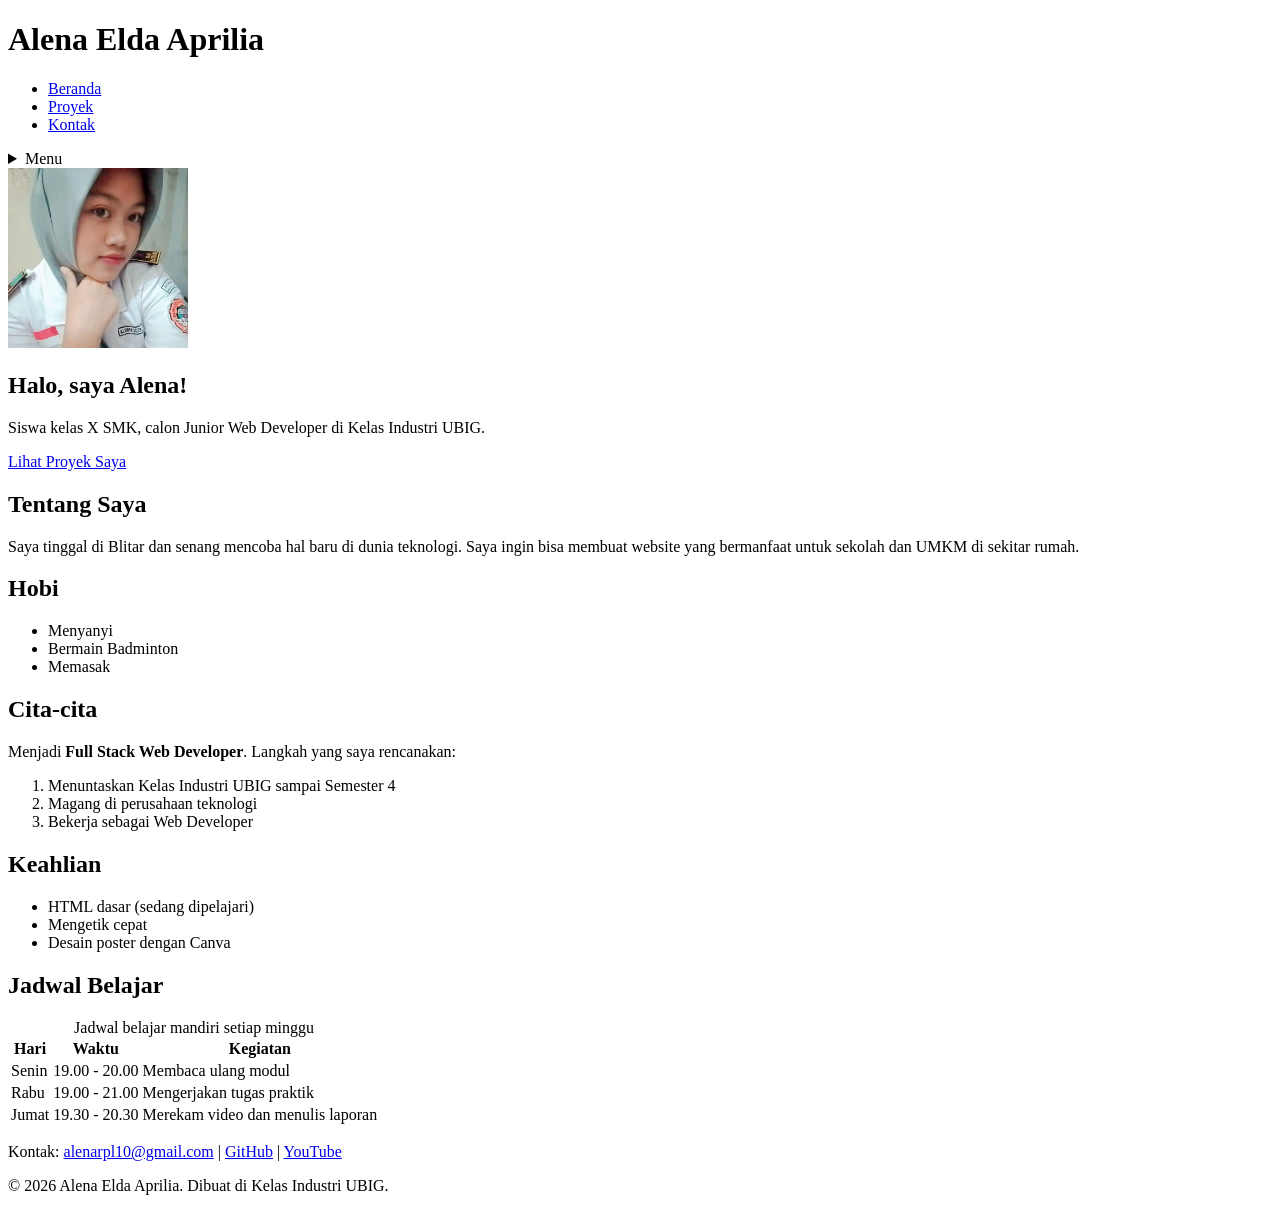
==== index.html @ a68e1122 "Memperbaiki kesalahan" ====
<!DOCTYPE html>
<html lang="id">
<head>
  <meta charset="UTF-8">
  <meta name="viewport" content="width=device-width, initial-scale=1.0">
  <title>Alena Elda Aprilia | Beranda</title>
  <link rel="preconnect" href="https://fonts.googleapis.com">
  <link rel="preconnect" href="https://fonts.gstatic.com" crossorigin>
  <link href="https://fonts.googleapis.com/css2?family=Inter:wght@400;600&family=Poppins:wght@600;700&display=swap" rel="stylesheet">
  <link rel="stylesheet" href="css/style.css">
</head>
<body>
  <header>
    <div class="container navbar">
      <h1>Alena Elda Aprilia</h1>
      <nav class="menu-laptop">
        <ul>
          <li><a href="index.html">Beranda</a></li>
          <li><a href="proyek.html">Proyek</a></li>
          <li><a href="kontak.html">Kontak</a></li>
        </ul>
      </nav>
      <!-- Tantangan: menu ponsel yang bisa dibuka-tutup -->
      <details class="menu-ponsel">
        <summary>Menu</summary>
        <nav>
          <ul>
            <li><a href="index.html">Beranda</a></li>
            <li><a href="proyek.html">Proyek</a></li>
            <li><a href="kontak.html">Kontak</a></li>
          </ul>
        </nav>
      </details>
    </div>
  </header>

  <main>
    <div class="container">
      <section class="hero">
        <img src="img/foto ptofil.jpg" alt="Foto profil Alena Elda Aprilia" width="180">
        <div>
          <h2>Halo, saya Alena!</h2>
          <p>Siswa kelas X SMK, calon Junior Web Developer di Kelas Industri UBIG.</p>
          <a href="proyek.html" class="tombol">Lihat Proyek Saya</a>
        </div>
      </section>

      <section class="kartu">
        <h2>Tentang Saya</h2>
        <p>Saya tinggal di Blitar dan senang mencoba hal baru di dunia teknologi. Saya ingin bisa membuat website yang bermanfaat untuk sekolah dan UMKM di sekitar rumah.</p>
      </section>

      <div class="daftar-kartu">
        <section class="kartu">
          <h2>Hobi</h2>
          <ul>
            <li>Menyanyi</li>
            <li>Bermain Badminton</li>
            <li>Memasak</li>
          </ul>
        </section>

        <section class="kartu">
          <h2>Cita-cita</h2>
          <p>Menjadi <strong>Full Stack Web Developer</strong>. Langkah yang saya rencanakan:</p>
          <ol>
            <li>Menuntaskan Kelas Industri UBIG sampai Semester 4</li>
            <li>Magang di perusahaan teknologi</li>
            <li>Bekerja sebagai Web Developer</li>
          </ol>
        </section>

        <section class="kartu">
          <h2>Keahlian</h2>
          <ul>
            <li>HTML dasar (sedang dipelajari)</li>
            <li>Mengetik cepat</li>
            <li>Desain poster dengan Canva</li>
          </ul>
        </section>
      </div>

      <section class="kartu">
        <h2>Jadwal Belajar</h2>
        <table>
          <caption>Jadwal belajar mandiri setiap minggu</caption>
          <thead>
            <tr>
              <th>Hari</th>
              <th>Waktu</th>
              <th>Kegiatan</th>
            </tr>
          </thead>
          <tbody>
            <tr>
              <td>Senin</td>
              <td>19.00 - 20.00</td>
              <td>Membaca ulang modul</td>
            </tr>
            <tr>
              <td>Rabu</td>
              <td>19.00 - 21.00</td>
              <td>Mengerjakan tugas praktik</td>
            </tr>
            <tr>
              <td>Jumat</td>
              <td>19.30 - 20.30</td>
              <td>Merekam video dan menulis laporan</td>
            </tr>
          </tbody>
        </table>
      </section>
    </div>
  </main>

  <footer>
    <p>Kontak: <a href="alenarpl10@gmail.com">alenarpl10@gmail.com</a> |
      <a href="https://github.com/eldaaprilia07-oss" target="_blank">GitHub</a> |
      <a href="https://www.youtube.com/@allenaell_prl" target="_blank">YouTube</a></p>
    <p>&copy; 2026 Alena Elda Aprilia. Dibuat di Kelas Industri UBIG.</p>
  </footer>
</body>
</html>
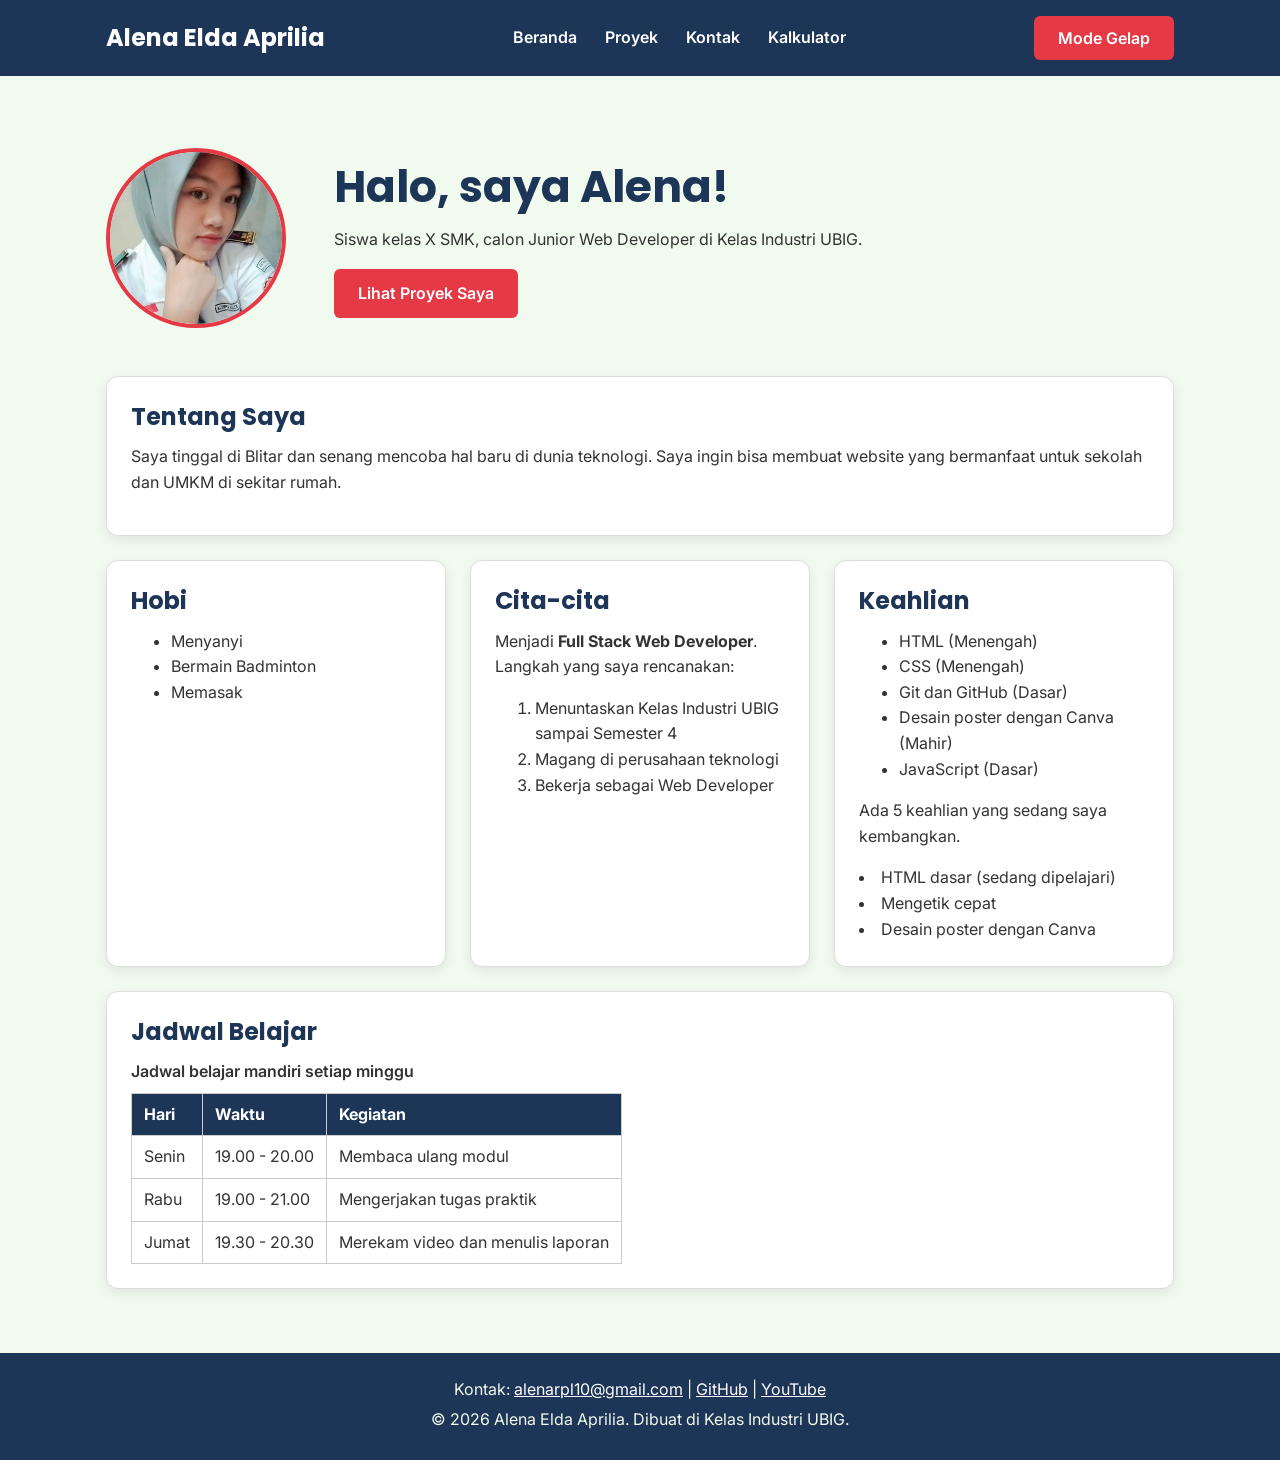
==== commit 92a7bd8e: "feat: menambah kan proyek baru" ====
--- a/index.html
+++ b/index.html
@@ -8,6 +8,10 @@
   <link rel="preconnect" href="https://fonts.gstatic.com" crossorigin>
   <link href="https://fonts.googleapis.com/css2?family=Inter:wght@400;600&family=Poppins:wght@600;700&display=swap" rel="stylesheet">
   <link rel="stylesheet" href="css/style.css">
+  <script src="main.js" defer></script>
+  <script src="js/latihan.js" defer></script>
+  <script src="js/logika.js" defer></script>
+  
 </head>
 <body>
   <header>
@@ -18,8 +22,13 @@
           <li><a href="index.html">Beranda</a></li>
           <li><a href="proyek.html">Proyek</a></li>
           <li><a href="kontak.html">Kontak</a></li>
+          <li><a href="kalkulator.html">Kalkulator</a></li>
         </ul>
       </nav>
+
+      <button id="tombol-tema" type="button">Mode Gelap</button>
+
+      
       <!-- Tantangan: menu ponsel yang bisa dibuka-tutup -->
       <details class="menu-ponsel">
         <summary>Menu</summary>
@@ -28,6 +37,7 @@
             <li><a href="index.html">Beranda</a></li>
             <li><a href="proyek.html">Proyek</a></li>
             <li><a href="kontak.html">Kontak</a></li>
+            <li><a href="kalkulator.html">Kalkulator</a></li>
           </ul>
         </nav>
       </details>
@@ -72,7 +82,8 @@
 
         <section class="kartu">
           <h2>Keahlian</h2>
-          <ul>
+          <ul id="daftar-skill"></ul>
+          <p id="jumlah-skill"></p>
             <li>HTML dasar (sedang dipelajari)</li>
             <li>Mengetik cepat</li>
             <li>Desain poster dengan Canva</li>
--- a/css/style.css
+++ b/css/style.css
@@ -0,0 +1,348 @@
+/* Variabel warna tema terang */
+:root {
+  --warna-utama: #1D3557;
+  --warna-judul: #1D3557;
+  --warna-aksen: #E63946;
+  --warna-tautan: #E63946;
+  --warna-latar: #F1FAEE;
+  --warna-teks: #333333;
+  --warna-kartu: #FFFFFF;
+  --warna-garis: #DDDDDD;
+}
+
+/* Tema gelap */
+body.gelap {
+  --warna-utama: #0B1526;
+  --warna-judul: #A8DADC;
+  --warna-tautan: #FF8A8A;
+  --warna-latar: #121A24;
+  --warna-teks: #E3E8EE;
+  --warna-kartu: #1C2836;
+  --warna-garis: #34465A;
+}
+/* Gaya portofolio Alena Elda Aprilia
+   Palet: #1D3557 (utama), #E63946 (aksen), #F1FAEE (latar)
+   Huruf: Poppins (judul), Inter (isi)
+   Tata letak: mobile first, titik ubah 768px (tablet) dan 1024px (laptop) */
+
+/* 1. Reset */
+* {
+  box-sizing: border-box;
+  margin: 0;
+}
+
+img {
+  max-width: 100%;
+  height: auto;
+}
+
+/* 2. Dasar halaman: warna dan huruf */
+body {
+  font-family: "Inter", Arial, sans-serif;
+  font-size: 1rem;
+  line-height: 1.6;
+  color: #333333;
+  background-color: #F1FAEE;
+}
+
+h1, h2, h3 {
+  font-family: "Poppins", Arial, sans-serif;
+  color: #1D3557;
+  line-height: 1.3;
+}
+
+h2 {
+  margin-bottom: 0.75rem;
+}
+
+p, ul, ol {
+  margin-bottom: 1rem;
+}
+
+a {
+  color: #E63946;
+}
+
+/* 3. Wadah, header, dan menu */
+.container {
+  max-width: 1100px;
+  margin: 0 auto;
+  padding: 0 1rem;
+}
+
+header {
+  background-color: #1D3557;
+  color: #FFFFFF;
+  padding: 1rem 0;
+}
+
+header h1 {
+  color: #FFFFFF;
+  font-size: 1.5rem;
+}
+
+.navbar {
+  display: flex;
+  flex-wrap: wrap;
+  justify-content: space-between;
+  align-items: center;
+  gap: 0.5rem;
+}
+
+nav ul {
+  display: flex;
+  gap: 0.25rem;
+  padding: 0;
+  margin: 0;
+  list-style: none;
+}
+
+nav a {
+  display: inline-block;
+  padding: 0.5rem 0.75rem;
+  border-radius: 6px;
+  color: #FFFFFF;
+  font-weight: 600;
+  text-decoration: none;
+}
+
+/* Tantangan: menu ponsel buka-tutup dengan details */
+.menu-laptop {
+  display: none;
+}
+
+.menu-ponsel summary {
+  padding: 0.5rem 0.75rem;
+  border: 1px solid #FFFFFF;
+  border-radius: 6px;
+  font-weight: 600;
+  cursor: pointer;
+}
+
+.menu-ponsel ul {
+  flex-direction: column;
+  margin-top: 0.5rem;
+}
+
+/* 4. Isi utama, hero, dan kartu */
+main {
+  padding: 1.5rem 0;
+}
+
+.hero {
+  display: flex;
+  flex-direction: column;
+  align-items: center;
+  gap: 1.5rem;
+  padding: 1rem 0 2rem;
+  text-align: center;
+}
+
+.hero img {
+  border: 4px solid #E63946;
+  border-radius: 50%;
+}
+
+.hero h2 {
+  font-size: 2rem;
+}
+
+.tombol {
+  display: inline-block;
+  padding: 0.75rem 1.5rem;
+  border-radius: 6px;
+  background-color: #E63946;
+  color: #FFFFFF;
+  font-weight: 600;
+  text-decoration: none;
+}
+
+.kartu {
+  background-color: #FFFFFF;
+  padding: 1rem;
+  margin-bottom: 1.5rem;
+  border: 1px solid #DDDDDD;
+  border-radius: 12px;
+  box-shadow: 0 4px 12px rgba(0, 0, 0, 0.08);
+}
+
+.daftar-kartu {
+  display: flex;
+  flex-wrap: wrap;
+  gap: 1.5rem;
+  margin-bottom: 1.5rem;
+}
+
+.daftar-kartu .kartu {
+  flex: 1 1 280px;
+  margin-bottom: 0;
+}
+
+article img {
+  border-radius: 8px;
+  border: 1px solid #DDDDDD;
+}
+
+/* 5. Tabel */
+table {
+  border-collapse: collapse;
+}
+
+caption {
+  font-weight: 600;
+  text-align: left;
+  margin-bottom: 0.5rem;
+}
+
+th, td {
+  border: 1px solid #CCCCCC;
+  padding: 0.5rem 0.75rem;
+  text-align: left;
+}
+
+th {
+  background-color: #1D3557;
+  color: #FFFFFF;
+}
+
+/* 6. Form */
+label {
+  font-weight: 600;
+}
+
+input, select, textarea {
+  width: 100%;
+  max-width: 22rem;
+  padding: 0.6rem;
+  margin-top: 0.25rem;
+  border: 1px solid #CCCCCC;
+  border-radius: 6px;
+  font-family: inherit;
+  font-size: 1rem;
+}
+
+button {
+  padding: 0.75rem 1.5rem;
+  border: none;
+  border-radius: 6px;
+  background-color: #E63946;
+  color: #FFFFFF;
+  font-family: inherit;
+  font-size: 1rem;
+  font-weight: 600;
+  cursor: pointer;
+}
+
+/* 7. Footer */
+footer {
+  background-color: #1D3557;
+  color: #F1FAEE;
+  text-align: center;
+  padding: 1.5rem;
+}
+
+footer p {
+  margin-bottom: 0.25rem;
+}
+
+footer a {
+  color: #FFFFFF;
+}
+
+/* 8. Tablet: lebar layar 768px ke atas */
+@media (min-width: 768px) {
+  .menu-laptop {
+    display: block;
+  }
+
+  .menu-ponsel {
+    display: none;
+  }
+
+  .hero {
+    flex-direction: row;
+    padding: 2rem 0 3rem;
+    text-align: left;
+  }
+
+  .kartu {
+    padding: 1.5rem;
+  }
+}
+
+/* 9. Laptop: lebar layar 1024px ke atas */
+@media (min-width: 1024px) {
+  main {
+    padding: 2.5rem 0;
+  }
+
+  .hero {
+    gap: 3rem;
+  }
+
+  .hero h2 {
+    font-size: 2.75rem;
+  }
+}
+/* MODE GELAP */
+body.gelap {
+  background-color: #121A24;
+  color: #E3E8EE;
+}
+
+body.gelap header,
+body.gelap footer {
+  background-color: #0B1526;
+  color: #FFFFFF;
+}
+
+body.gelap .kartu,
+body.gelap section,
+body.gelap article {
+  background-color: #1C2836;
+  color: #E3E8EE;
+  border-color: #34465A;
+}
+
+body.gelap h1,
+body.gelap h2,
+body.gelap h3,
+body.gelap p,
+body.gelap li,
+body.gelap label {
+  color: #E3E8EE;
+}
+
+body.gelap a {
+  color: #FF8A8A;
+}
+
+body.gelap input,
+body.gelap textarea,
+body.gelap select {
+  background-color: #263547;
+  color: #FFFFFF;
+  border-color: #52657A;
+}
+.keterangan {
+  font-size: 0.875rem;
+}
+html,
+body {
+    min-height: 100%;
+    margin: 0;
+}
+
+body {
+    min-height: 100vh;
+    display: flex;
+    flex-direction: column;
+}
+
+main {
+    flex: 1;
+}
+
+footer {
+    margin-top: auto;
+}
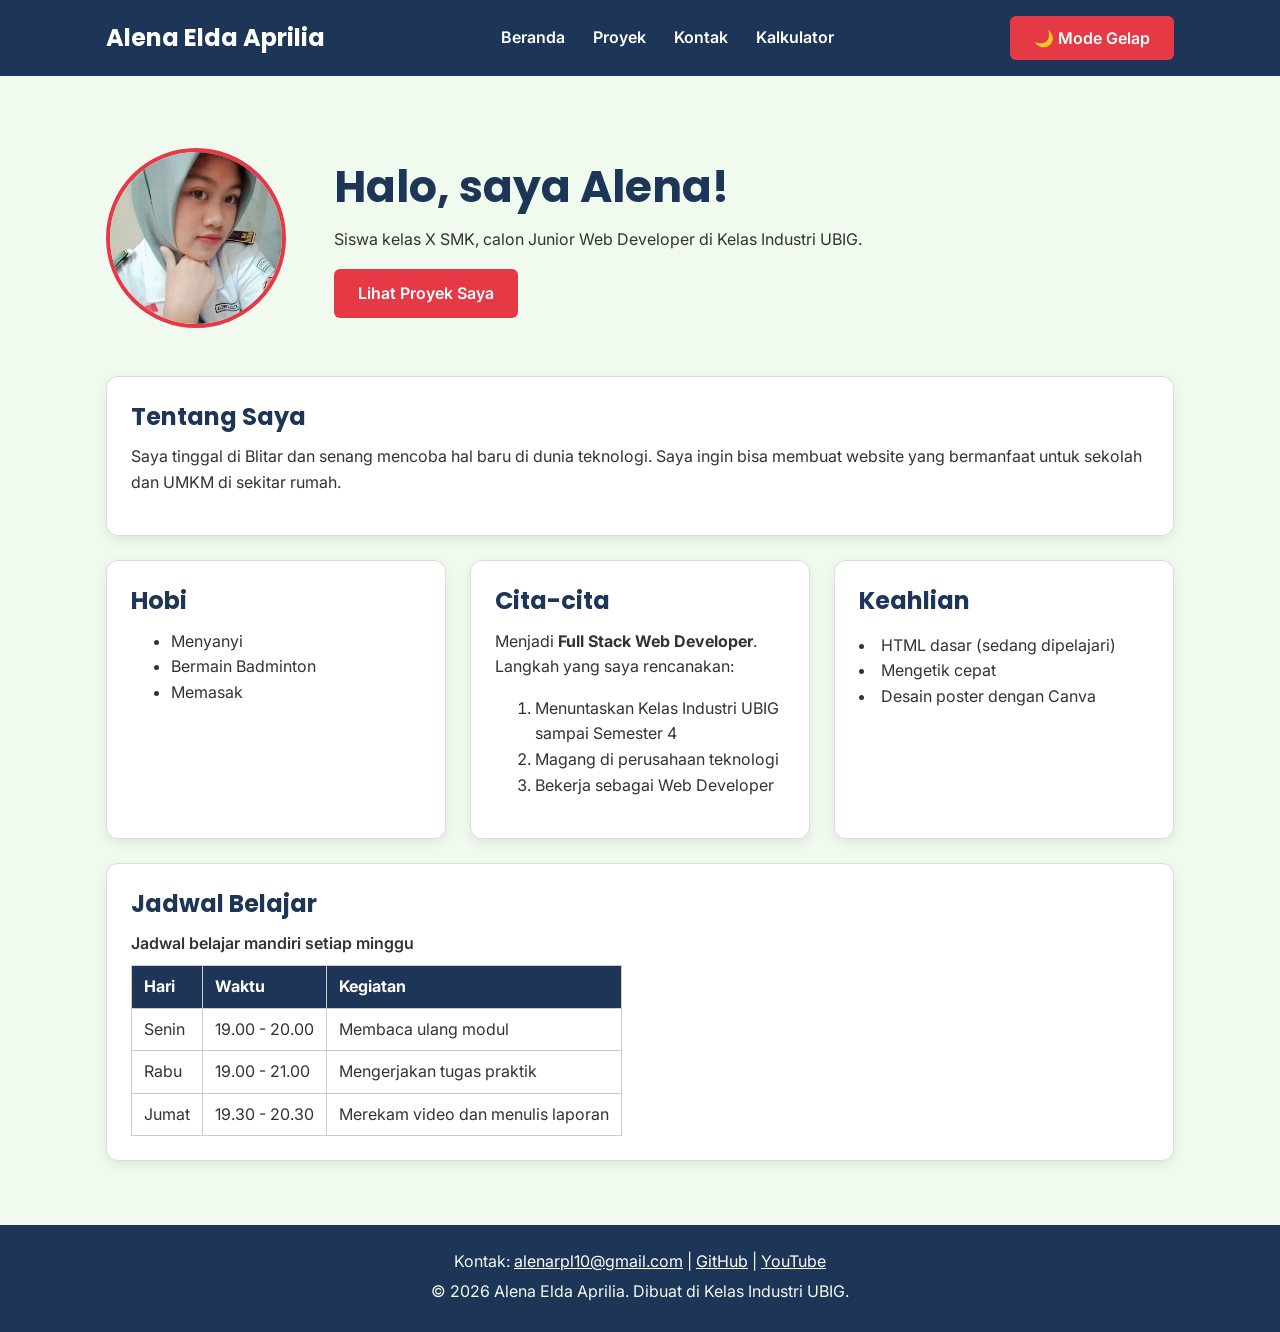
==== commit 36833adc: "feat : menambahkan kode sesuai mudul" ====
--- a/index.html
+++ b/index.html
@@ -8,9 +8,10 @@
   <link rel="preconnect" href="https://fonts.gstatic.com" crossorigin>
   <link href="https://fonts.googleapis.com/css2?family=Inter:wght@400;600&family=Poppins:wght@600;700&display=swap" rel="stylesheet">
   <link rel="stylesheet" href="css/style.css">
-  <script src="main.js" defer></script>
+  <script src="js/main.js" defer></script>
   <script src="js/latihan.js" defer></script>
   <script src="js/logika.js" defer></script>
+  <script src="js/kalkulator.js" defer></script>
   
 </head>
 <body>
@@ -26,8 +27,7 @@
         </ul>
       </nav>
 
-      <button id="tombol-tema" type="button">Mode Gelap</button>
-
+      <button id="tombolTema">🌙 Mode Gelap</button>
       
       <!-- Tantangan: menu ponsel yang bisa dibuka-tutup -->
       <details class="menu-ponsel">
--- a/css/style.css
+++ b/css/style.css
@@ -1,25 +1,4 @@
-/* Variabel warna tema terang */
-:root {
-  --warna-utama: #1D3557;
-  --warna-judul: #1D3557;
-  --warna-aksen: #E63946;
-  --warna-tautan: #E63946;
-  --warna-latar: #F1FAEE;
-  --warna-teks: #333333;
-  --warna-kartu: #FFFFFF;
-  --warna-garis: #DDDDDD;
-}
-
-/* Tema gelap */
-body.gelap {
-  --warna-utama: #0B1526;
-  --warna-judul: #A8DADC;
-  --warna-tautan: #FF8A8A;
-  --warna-latar: #121A24;
-  --warna-teks: #E3E8EE;
-  --warna-kartu: #1C2836;
-  --warna-garis: #34465A;
-}
+
 /* Gaya portofolio Alena Elda Aprilia
    Palet: #1D3557 (utama), #E63946 (aksen), #F1FAEE (latar)
    Huruf: Poppins (judul), Inter (isi)
@@ -345,4 +324,99 @@
 
 footer {
     margin-top: auto;
-}+}
+body.gelap {
+    background-color: #121212;
+    color: white;
+}
+
+body.gelap main {
+    background-color: #1e1e1e;
+}
+
+body.gelap .kartu {
+    background-color: #2c2c2c;
+    color: white;
+}
+
+/* MODE GELAP */
+body.gelap {
+  background-color: #121212;
+  color: #ffffff;
+}
+
+/* Header */
+body.gelap header {
+  background-color: #1e1e1e;
+  color: white;
+}
+
+/* Navigasi */
+body.gelap nav {
+  background-color: #252525;
+}
+
+body.gelap nav a {
+  color: white;
+}
+
+/* Bagian utama */
+body.gelap main,
+body.gelap section {
+  background-color: #121212;
+  color: white;
+}
+
+/* Kartu */
+body.gelap .card,
+body.gelap .profil,
+body.gelap .kontak {
+  background-color: #1e1e1e;
+  color: white;
+}
+
+/* Footer */
+body.gelap footer {
+  background-color: #1e1e1e;
+  color: white;
+}
+
+/* Input dan textarea */
+body.gelap input,
+body.gelap textarea {
+  background-color: #252525;
+  color: white;
+  border: 1px solid #666;
+}
+
+/* Tombol */
+body.gelap button {
+  cursor: pointer;
+}
+
+body {
+  transition: background-color 0.3s, color 0.3s;
+}
+
+body.gelap {
+  background-color: #121212 !important;
+  color: white !important;
+}
+
+body.gelap header,
+body.gelap nav,
+body.gelap footer,
+body.gelap section,
+body.gelap main {
+  background-color: #1e1e1e;
+  color: white;
+}
+
+body.gelap h1,
+body.gelap h2,
+body.gelap h3,
+body.gelap p,
+body.gelap li,
+body.gelap a {
+  color: white;
+}
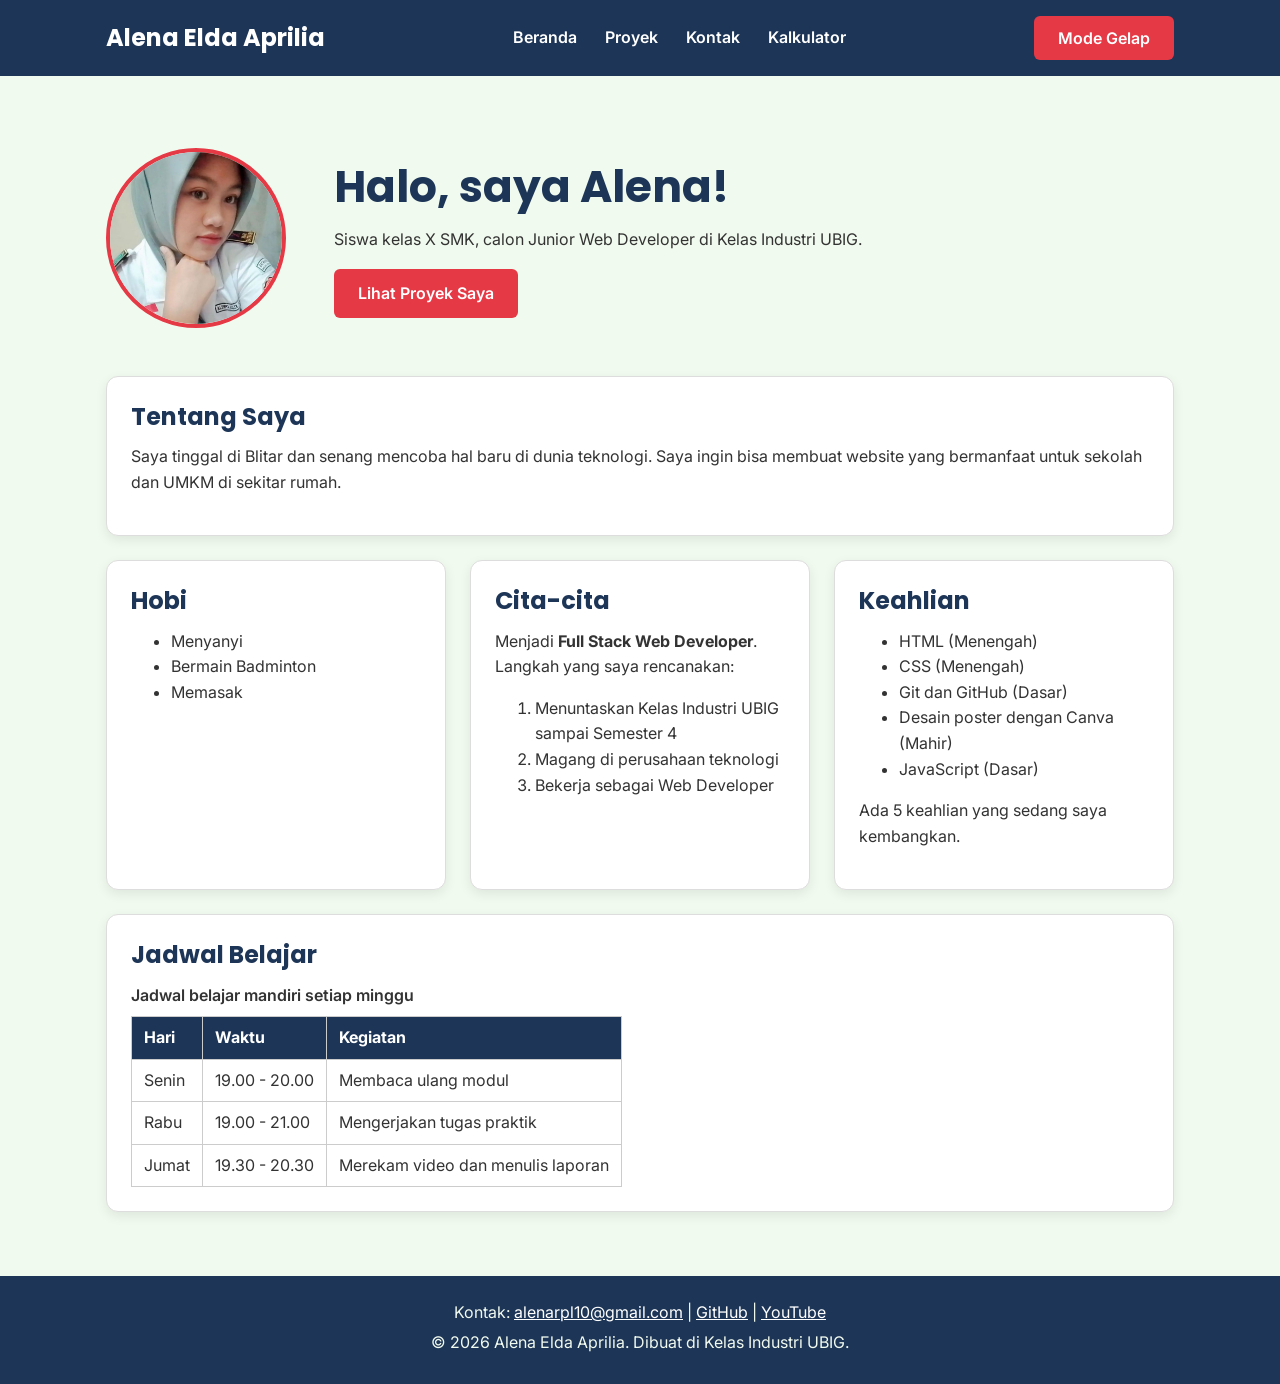
==== commit 007c7a12: "feat: tambah keahlian dinamis, mode gelap, dan filter proyek" ====
--- a/index.html
+++ b/index.html
@@ -1,19 +1,22 @@
 <!DOCTYPE html>
 <html lang="id">
+
 <head>
   <meta charset="UTF-8">
   <meta name="viewport" content="width=device-width, initial-scale=1.0">
   <title>Alena Elda Aprilia | Beranda</title>
   <link rel="preconnect" href="https://fonts.googleapis.com">
   <link rel="preconnect" href="https://fonts.gstatic.com" crossorigin>
-  <link href="https://fonts.googleapis.com/css2?family=Inter:wght@400;600&family=Poppins:wght@600;700&display=swap" rel="stylesheet">
+  <link href="https://fonts.googleapis.com/css2?family=Inter:wght@400;600&family=Poppins:wght@600;700&display=swap"
+    rel="stylesheet">
   <link rel="stylesheet" href="css/style.css">
   <script src="js/main.js" defer></script>
   <script src="js/latihan.js" defer></script>
   <script src="js/logika.js" defer></script>
   <script src="js/kalkulator.js" defer></script>
-  
+
 </head>
+
 <body>
   <header>
     <div class="container navbar">
@@ -27,8 +30,8 @@
         </ul>
       </nav>
 
-      <button id="tombolTema">🌙 Mode Gelap</button>
-      
+      <button id="tombolTema">Mode Gelap</button>
+
       <!-- Tantangan: menu ponsel yang bisa dibuka-tutup -->
       <details class="menu-ponsel">
         <summary>Menu</summary>
@@ -57,7 +60,8 @@
 
       <section class="kartu">
         <h2>Tentang Saya</h2>
-        <p>Saya tinggal di Blitar dan senang mencoba hal baru di dunia teknologi. Saya ingin bisa membuat website yang bermanfaat untuk sekolah dan UMKM di sekitar rumah.</p>
+        <p>Saya tinggal di Blitar dan senang mencoba hal baru di dunia teknologi. Saya ingin bisa membuat website yang
+          bermanfaat untuk sekolah dan UMKM di sekitar rumah.</p>
       </section>
 
       <div class="daftar-kartu">
@@ -84,9 +88,6 @@
           <h2>Keahlian</h2>
           <ul id="daftar-skill"></ul>
           <p id="jumlah-skill"></p>
-            <li>HTML dasar (sedang dipelajari)</li>
-            <li>Mengetik cepat</li>
-            <li>Desain poster dengan Canva</li>
           </ul>
         </section>
       </div>
@@ -127,8 +128,10 @@
   <footer>
     <p>Kontak: <a href="alenarpl10@gmail.com">alenarpl10@gmail.com</a> |
       <a href="https://github.com/eldaaprilia07-oss" target="_blank">GitHub</a> |
-      <a href="https://www.youtube.com/@allenaell_prl" target="_blank">YouTube</a></p>
+      <a href="https://www.youtube.com/@allenaell_prl" target="_blank">YouTube</a>
+    </p>
     <p>&copy; 2026 Alena Elda Aprilia. Dibuat di Kelas Industri UBIG.</p>
   </footer>
 </body>
-</html>
+
+</html>
--- a/css/style.css
+++ b/css/style.css
@@ -420,3 +420,93 @@
 body.gelap a {
   color: white;
 }
+/* MODE GELAP */
+body.mode-gelap {
+    background-color: #121212;
+    color: white;
+}
+
+/* Bagian header */
+body.mode-gelap header {
+    background-color: #111827;
+}
+
+/* Bagian kartu */
+body.mode-gelap .kartu {
+    background-color: #1f2937;
+    color: white;
+}
+
+/* Judul */
+body.mode-gelap h1,
+body.mode-gelap h2,
+body.mode-gelap h3 {
+    color: white;
+}
+
+/* Paragraf dan label */
+body.mode-gelap p,
+body.mode-gelap label {
+    color: #e5e7eb;
+}
+
+/* Kolom input */
+body.mode-gelap input {
+    background-color: #374151;
+    color: white;
+    border: 1px solid #6b7280;
+}
+
+/* Footer */
+body.mode-gelap footer {
+    background-color: #111827;
+    color: white;
+}
+/* Gambar menyesuaikan ukuran layar */
+img {
+    max-width: 100%;
+    height: auto;
+}
+
+/* Tampilan tablet dan HP */
+@media (max-width: 768px) {
+    .container {
+        width: 90%;
+    }
+
+    .navbar {
+        flex-direction: column;
+        align-items: flex-start;
+    }
+
+    .menu-laptop {
+        display: none;
+    }
+
+    .menu-ponsel {
+        display: block;
+    }
+
+    #daftar-proyek {
+        grid-template-columns: 1fr;
+    }
+
+    .kartu {
+        width: 100%;
+    }
+}
+
+/* Tampilan HP kecil */
+@media (max-width: 480px) {
+    h1 {
+        font-size: 22px;
+    }
+
+    h2 {
+        font-size: 20px;
+    }
+
+    button {
+        max-width: 100%;
+    }
+}
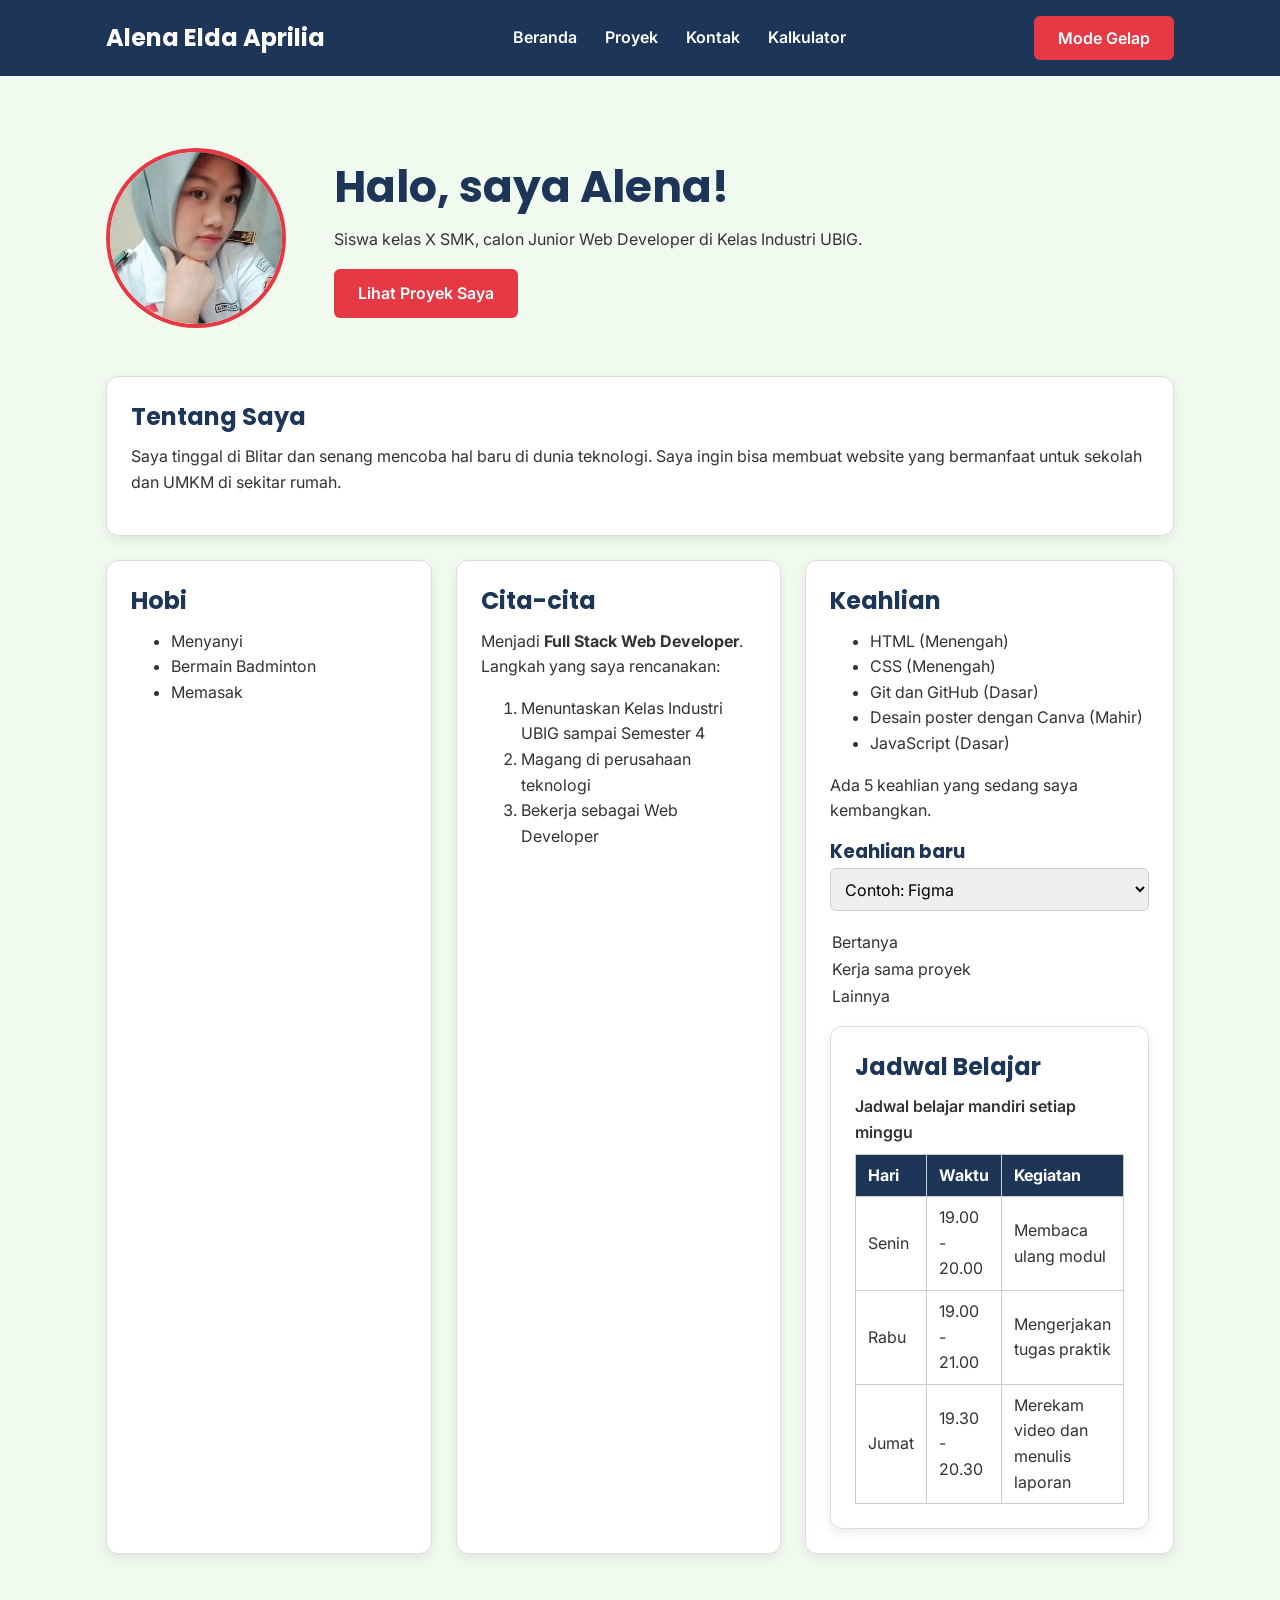
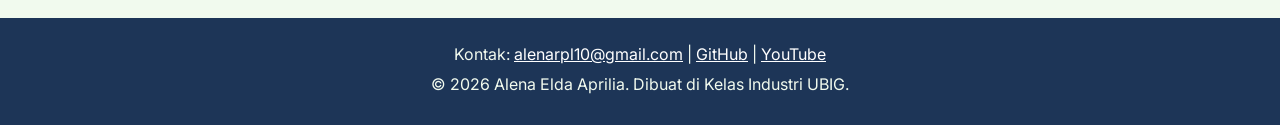
==== commit cbf8e2a0: "feat:uji praktik paket a tambah keahlian" ====
--- a/index.html
+++ b/index.html
@@ -88,8 +88,31 @@
           <h2>Keahlian</h2>
           <ul id="daftar-skill"></ul>
           <p id="jumlah-skill"></p>
-          </ul>
-        </section>
+          <div class="tambah-skill" id="skill-baru"
+          <strong><h3>Keahlian baru</h3> 
+          </strong>
+          <p>
+            
+            <select id="level-baru" name="level-baru" required>
+              <option value="">Contoh: Figma</option>
+              
+<section class="kartu">
+          <h2>Keahlian</h2>
+          <ul id="daftar-skill"></ul>
+          <p id="jumlah-skill"></p>
+          <div class="tambah-skill" id="skill-baru"
+          <strong><h3>Keahlian baru</h3> 
+          </strong>
+          <p>
+
+             <label for="keperluan">Keperluan</label><br>
+            <select id="keperluan" name="keperluan" required>
+              <option value=""><label for="Level"></label></option>
+              <option value="bertanya">Bertanya</option>
+              <option value="kerja-sama">Kerja sama proyek</option>
+              <option value="lainnya">Lainnya</option>
+            </select>
+          </p>
       </div>
 
       <section class="kartu">
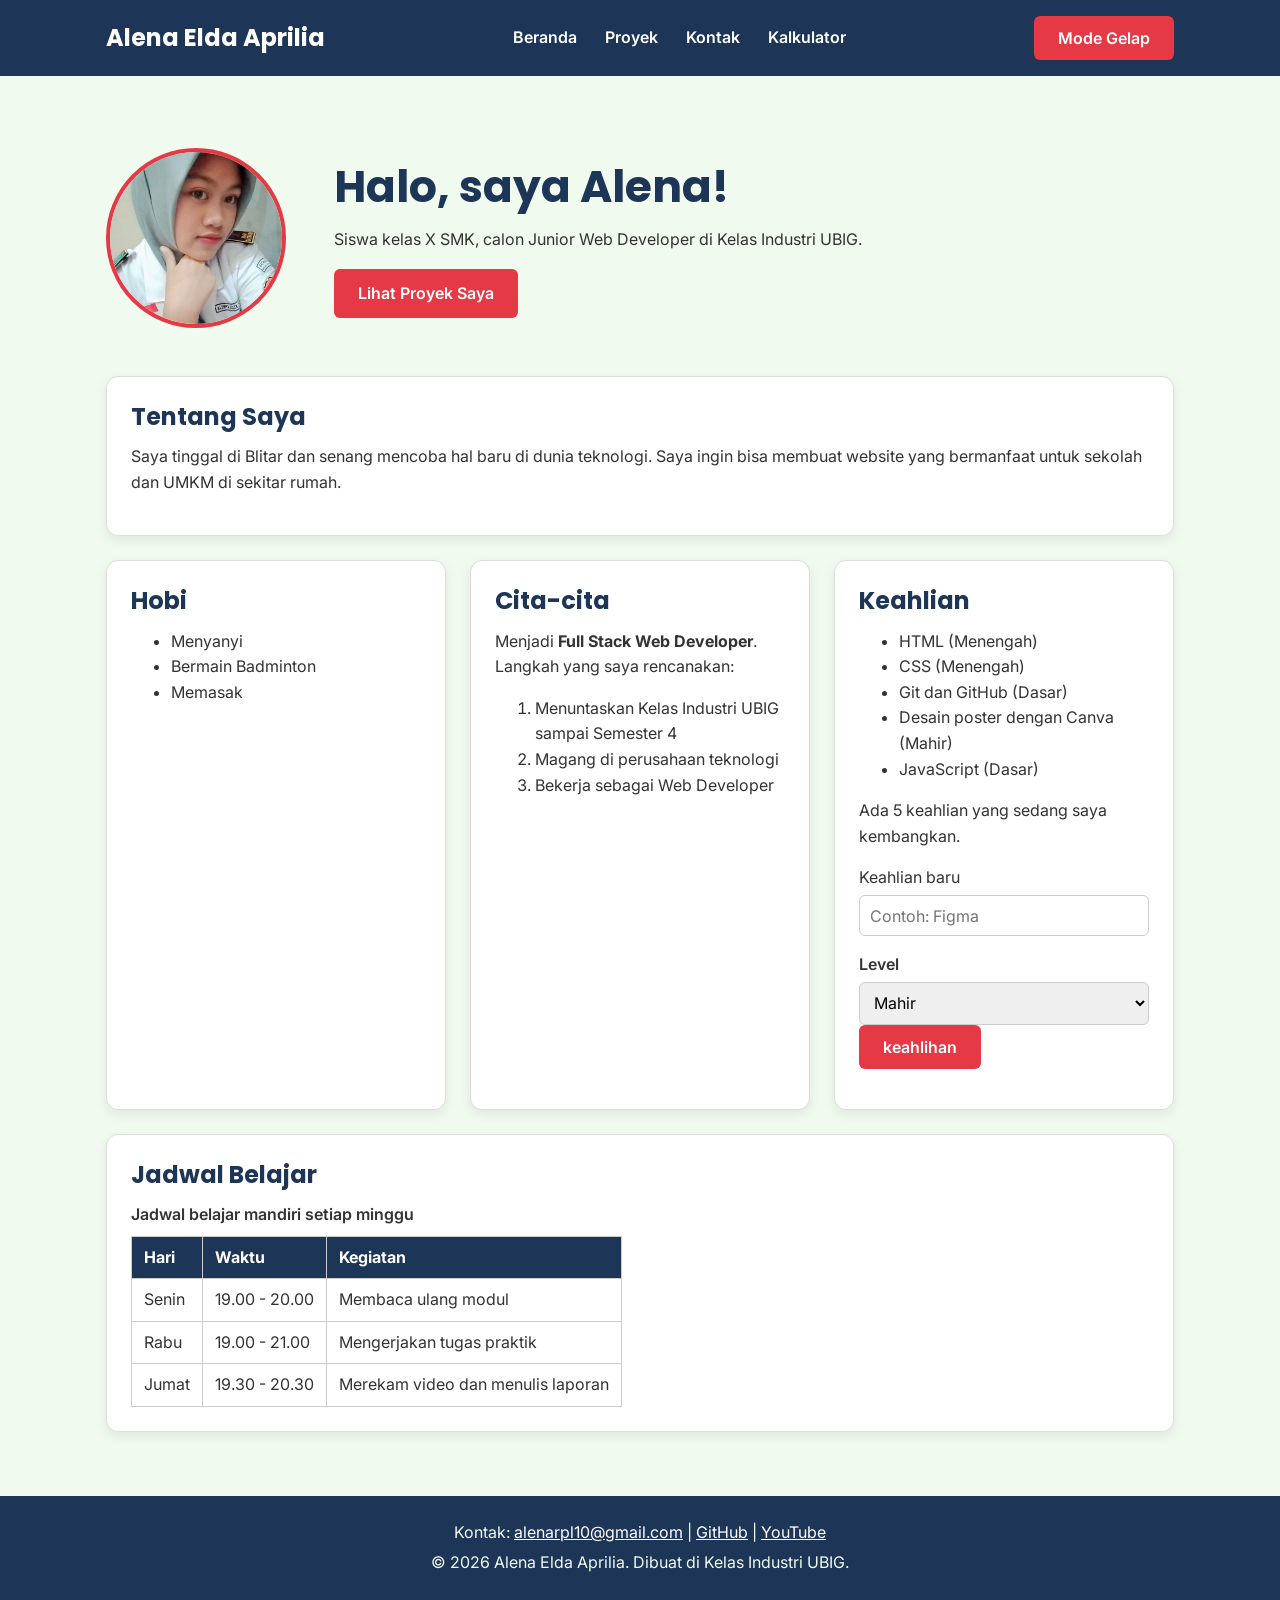
==== commit 9a0c8470: "feat: memperbaiki uji praktik paket A tambah keahlian" ====
--- a/index.html
+++ b/index.html
@@ -89,32 +89,20 @@
           <ul id="daftar-skill"></ul>
           <p id="jumlah-skill"></p>
           <div class="tambah-skill" id="skill-baru"
-          <strong><h3>Keahlian baru</h3> 
-          </strong>
+          <id id="keahlihan">Keahlian baru</label><br>
+            <input type="text" id="keahlihan" name="keahlihan" placeholder="Contoh: Figma" required>
+          </p>
           <p>
-            
-            <select id="level-baru" name="level-baru" required>
-              <option value="">Contoh: Figma</option>
-              
-<section class="kartu">
-          <h2>Keahlian</h2>
-          <ul id="daftar-skill"></ul>
-          <p id="jumlah-skill"></p>
-          <div class="tambah-skill" id="skill-baru"
-          <strong><h3>Keahlian baru</h3> 
-          </strong>
-          <p>
-
-             <label for="keperluan">Keperluan</label><br>
-            <select id="keperluan" name="keperluan" required>
-              <option value=""><label for="Level"></label></option>
-              <option value="bertanya">Bertanya</option>
-              <option value="kerja-sama">Kerja sama proyek</option>
-              <option value="lainnya">Lainnya</option>
+            <label id="Level">Level</label><br>
+            <select id="level Skill" name="keperluan" required>
+              <option value="Mahir">Mahir</option>
+              <option value="Menengah">menengah</option>
+              <option value="kerja-sama">Dasar</option>
             </select>
+            <button>keahlihan</button>
           </p>
+        </section>
       </div>
-
       <section class="kartu">
         <h2>Jadwal Belajar</h2>
         <table>
--- a/css/style.css
+++ b/css/style.css
@@ -509,4 +509,19 @@
     button {
         max-width: 100%;
     }
+}
+/* Tombol filter proyek */
+.filter-buttons {
+    display: grid;
+    grid-template-columns: repeat(2, 1fr);
+    gap: 10px;
+    width: 100%;
+}
+
+.filter-buttons button {
+    width: 100%;
+    padding: 12px 8px;
+    font-size: 16px;
+    box-sizing: border-box;
+    margin: 0;
 }
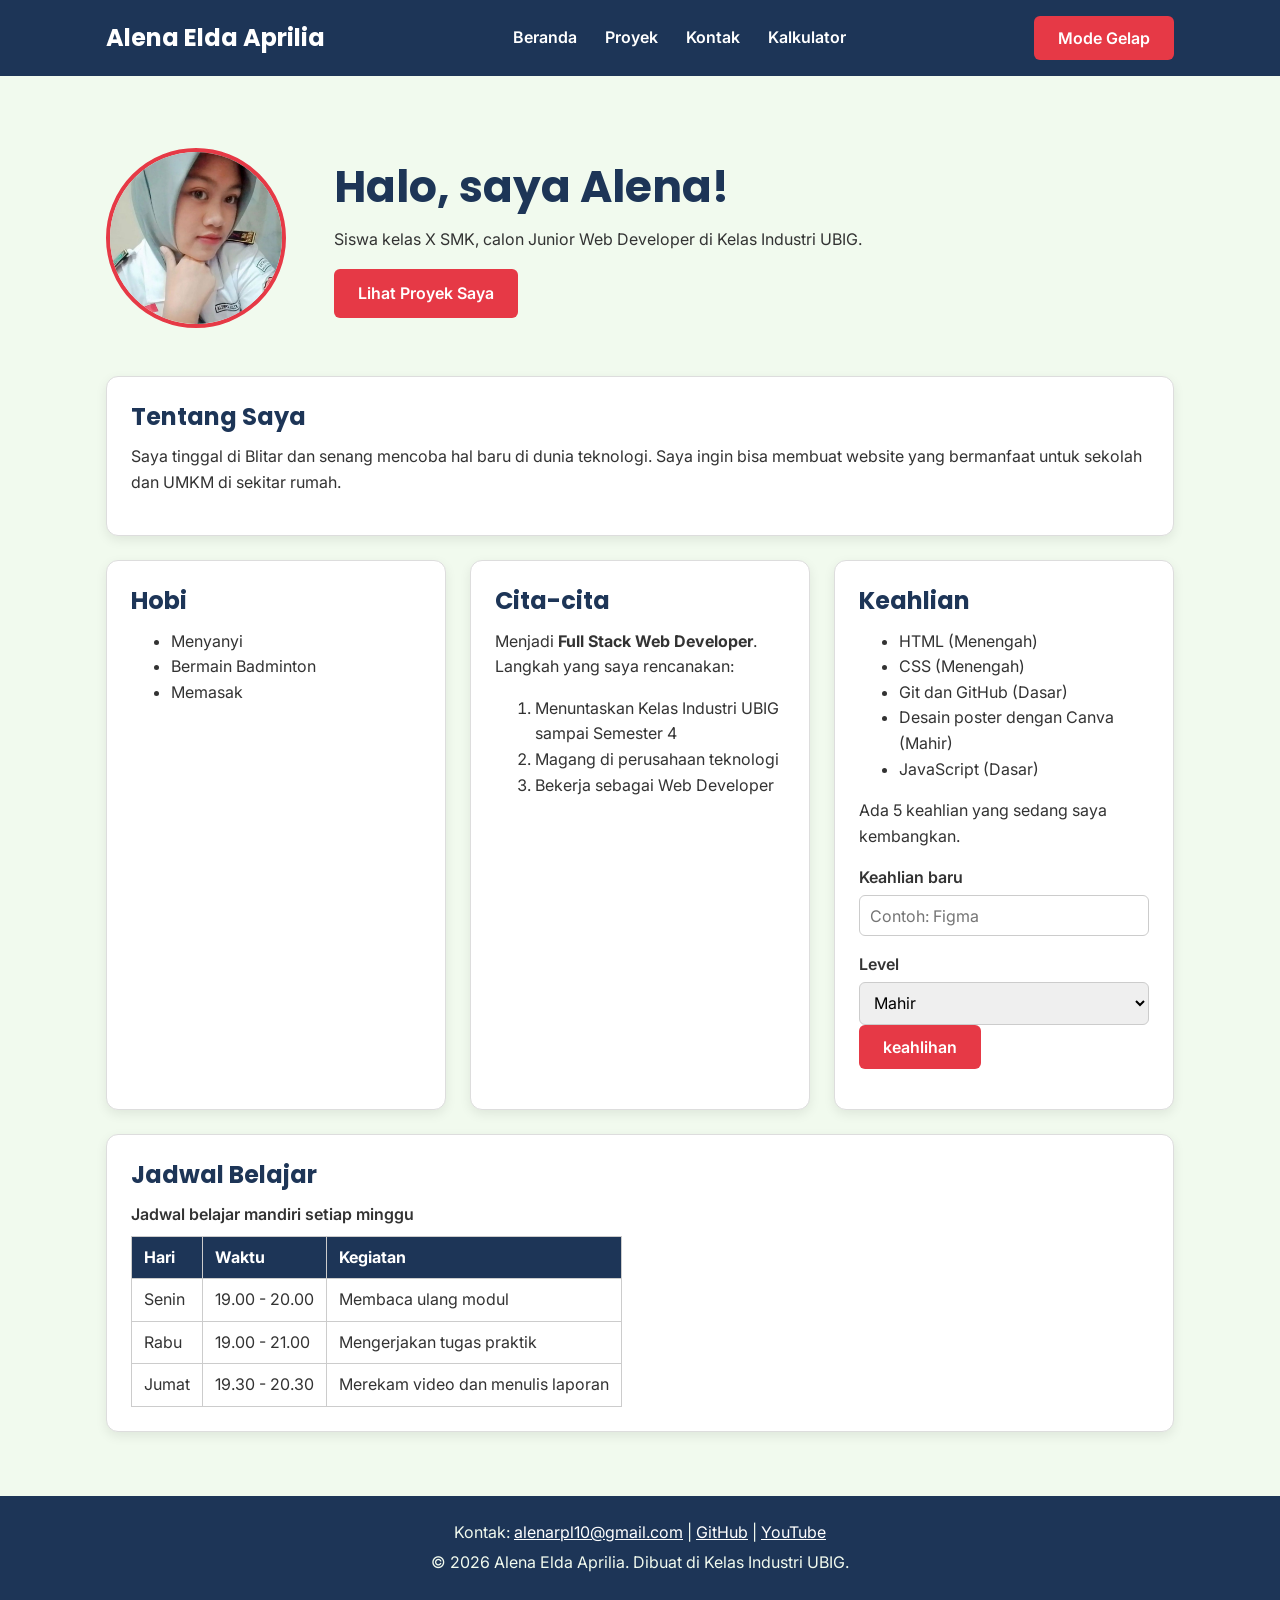
==== commit 91cfb53c: "feat: memperbaiki uji praktik paket A tambah keahlian" ====
--- a/index.html
+++ b/index.html
@@ -89,7 +89,7 @@
           <ul id="daftar-skill"></ul>
           <p id="jumlah-skill"></p>
           <div class="tambah-skill" id="skill-baru"
-          <id id="keahlihan">Keahlian baru</label><br>
+          <p><label for="text">Keahlian baru</label><br>
             <input type="text" id="keahlihan" name="keahlihan" placeholder="Contoh: Figma" required>
           </p>
           <p>
